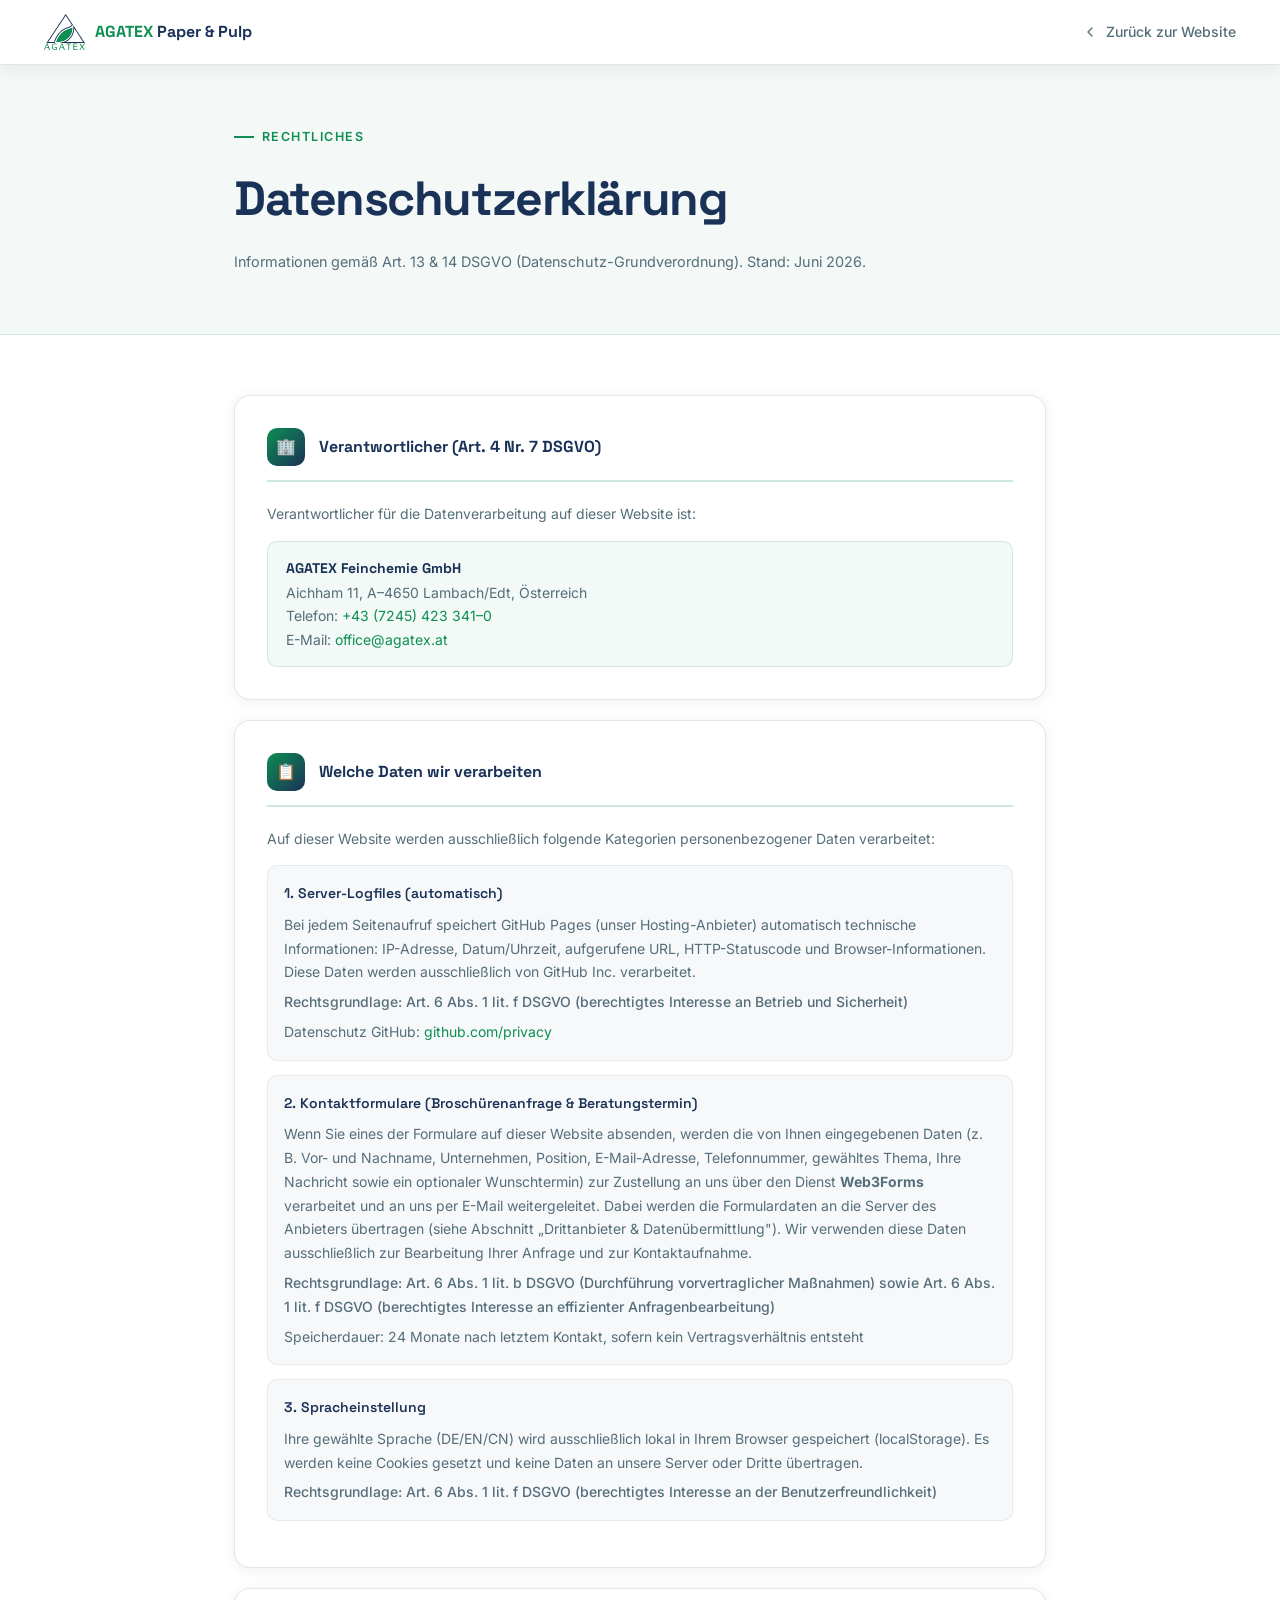
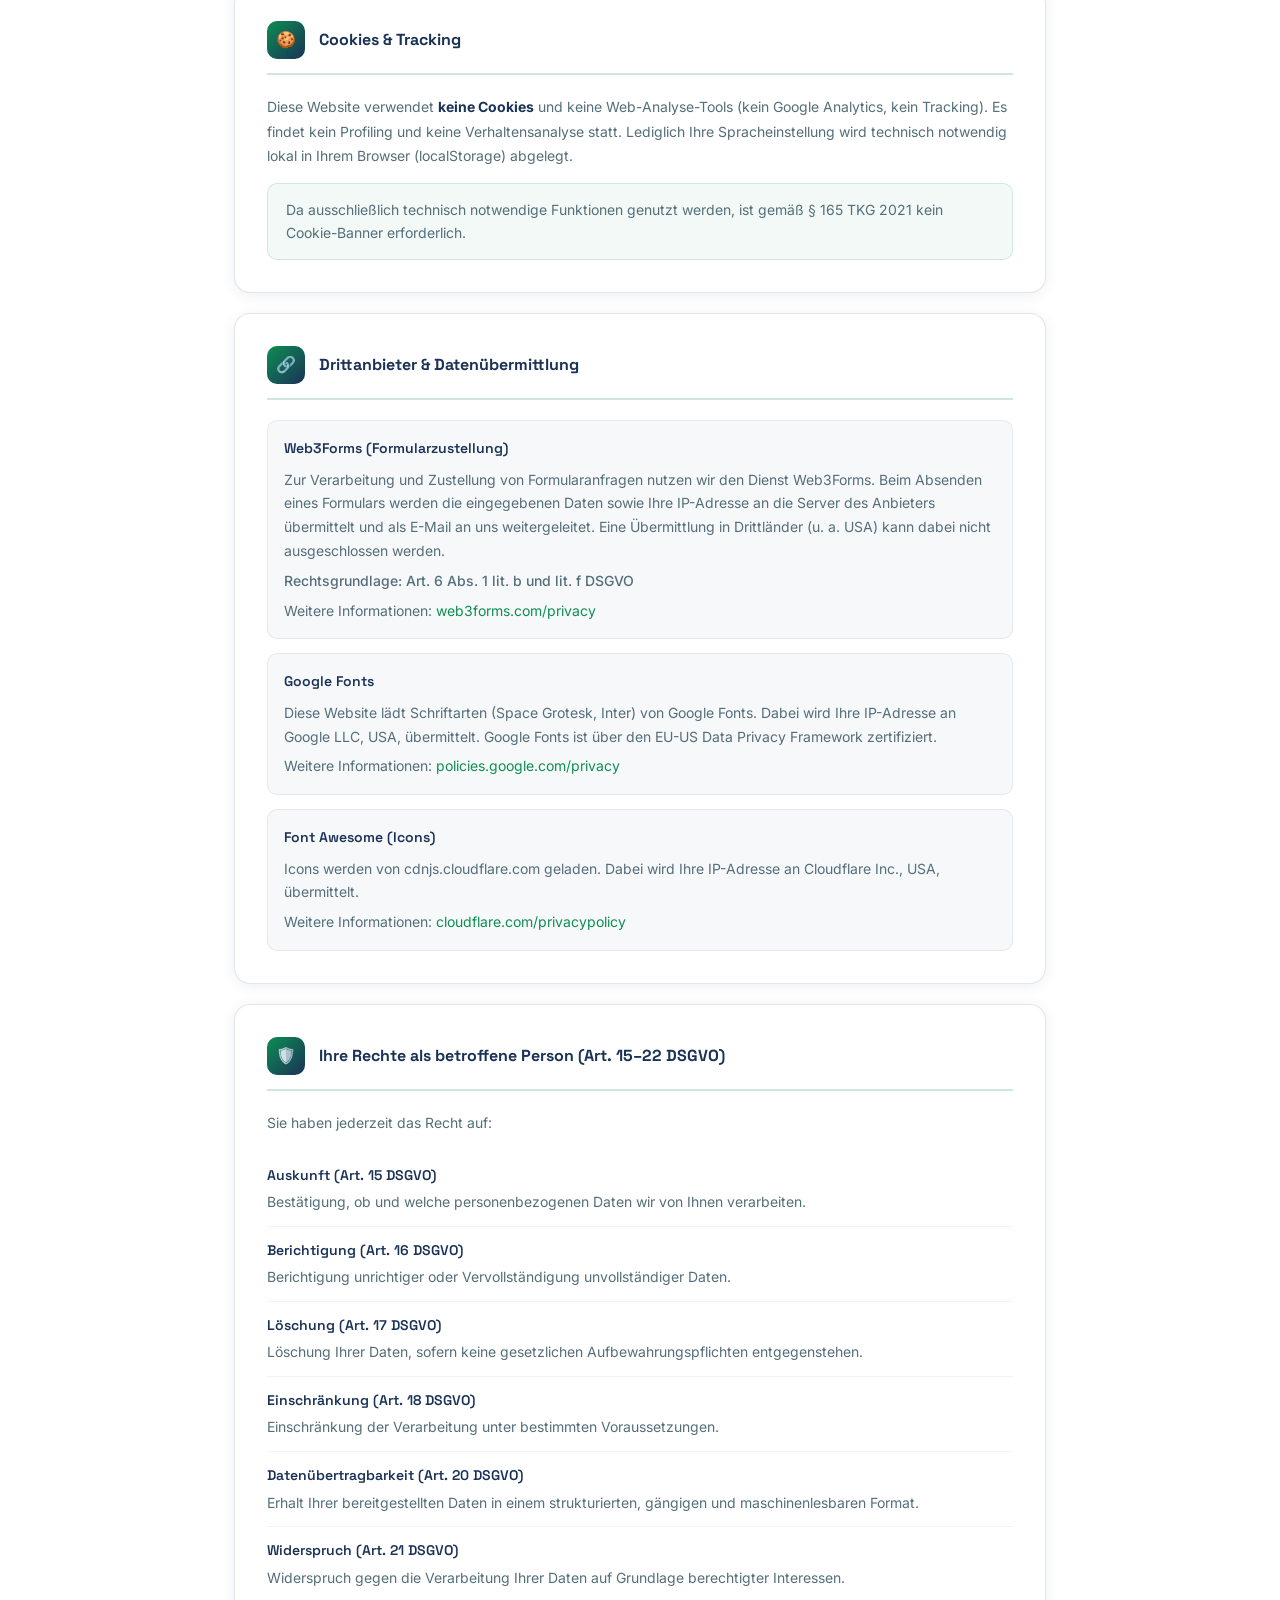
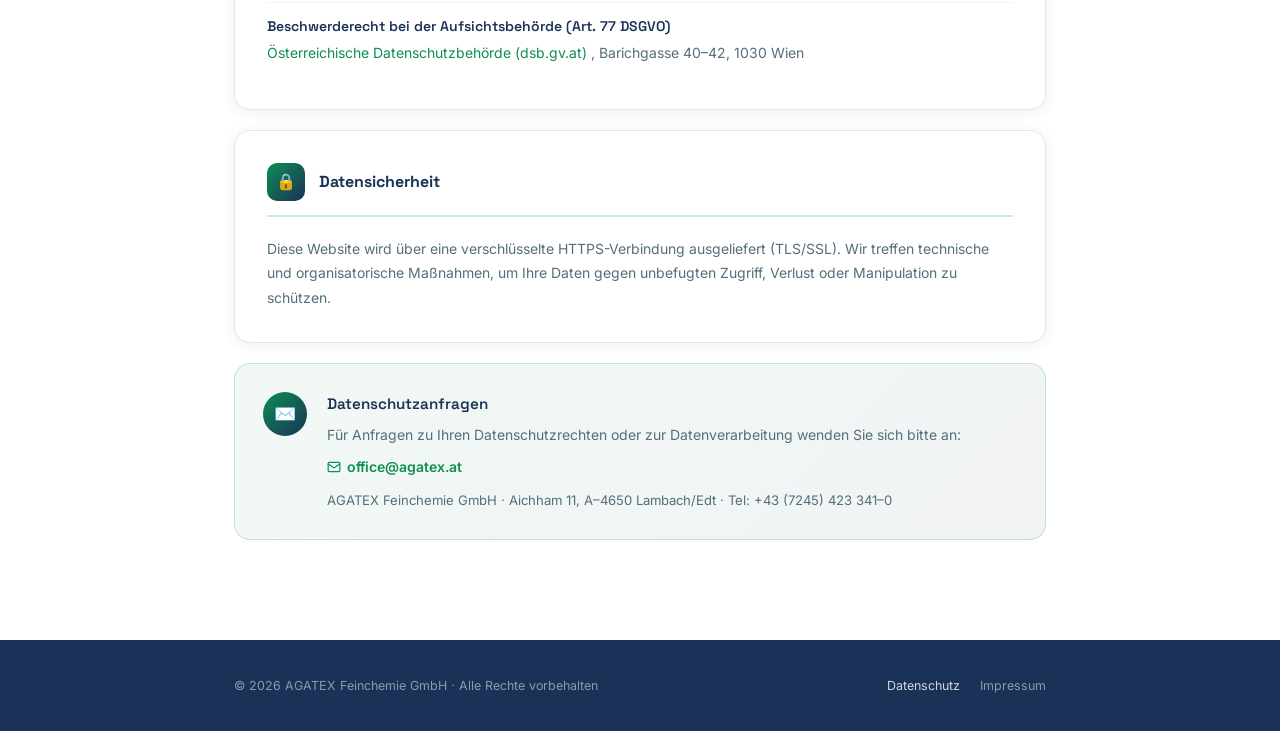
==== datenschutz.html @ c91e7777 "AGATEX Paper & Pulp: new trilingual SEO/AI site (design cloned from fiber site) Parallel focus site " ====
<!DOCTYPE html>
<html lang="de">
<head>
  <meta charset="UTF-8">
  <meta name="viewport" content="width=device-width, initial-scale=1.0">
  <title>Datenschutzerklärung – AGATEX Paper &amp; Pulp</title>
  <meta name="description" content="Datenschutzerklärung der AGATEX Feinchemie GmbH gemäß DSGVO.">
  <meta name="robots" content="noindex, follow">
  <link rel="icon" type="image/svg+xml" href="Logo_AGATEX.svg">
  <link rel="preconnect" href="https://fonts.googleapis.com">
  <link rel="preconnect" href="https://fonts.gstatic.com" crossorigin>
  <link href="https://fonts.googleapis.com/css2?family=Space+Grotesk:wght@700;800&family=Inter:wght@400;500;600&display=swap" rel="stylesheet">
  <style>
    *, *::before, *::after { box-sizing: border-box; margin: 0; padding: 0; }

    :root {
      --green:  #0D8E52;
      --blue:   #1A3257;
      --muted:  #546e7a;
      --bg2:    #f4f8f6;
      --border: rgba(26,50,87,0.12);
      --ease:   0.35s cubic-bezier(0.4,0,0.2,1);
    }

    html { scroll-behavior: smooth; }
    body { font-family: 'Inter', sans-serif; background: #fff; color: var(--blue); line-height: 1.6; }
    h1,h2,h3 { font-family: 'Space Grotesk', sans-serif; font-weight: 700; color: var(--blue); }
    a { text-decoration: none; color: inherit; }
    .container { max-width: 860px; margin: 0 auto; padding: 0 24px; }

    /* ── NAV ── */
    nav {
      position: fixed; top: 0; left: 0; right: 0; z-index: 1000;
      background: rgba(255,255,255,0.97); backdrop-filter: blur(20px);
      border-bottom: 1px solid var(--border); padding: 14px 0;
      box-shadow: 0 2px 20px rgba(26,50,87,0.08);
    }
    .nav-inner { display: flex; align-items: center; justify-content: space-between; max-width: 1240px; margin: 0 auto; padding: 0 24px; }
    .logo { display: flex; align-items: center; gap: 10px; }
    .logo img { height: 36px; width: auto; }
    .logo-text { font-family: 'Space Grotesk', sans-serif; font-weight: 700; font-size: 1rem; color: var(--blue); }
    .logo-text span { color: var(--green); }
    .nav-back {
      display: inline-flex; align-items: center; gap: 8px;
      font-size: .88rem; font-weight: 500; color: var(--muted);
      transition: color var(--ease);
    }
    .nav-back:hover { color: var(--blue); }
    .nav-back svg { transform: rotate(180deg); }

    /* ── PAGE HEADER ── */
    .page-header {
      padding: 120px 0 60px;
      background: var(--bg2);
      border-bottom: 1px solid rgba(13,142,82,0.15);
    }
    .sec-label {
      display: inline-flex; align-items: center; gap: 8px;
      font-size: .78rem; font-weight: 600; text-transform: uppercase;
      letter-spacing: .12em; color: var(--green); margin-bottom: 14px;
    }
    .sec-label::before { content: ''; display: block; width: 20px; height: 2px; background: var(--green); }

    /* ── CONTENT ── */
    .content { padding: 60px 0 100px; }
    .cards { display: flex; flex-direction: column; gap: 20px; }

    .card {
      background: #fff;
      border: 1px solid var(--border);
      border-radius: 16px; padding: 32px;
      box-shadow: 0 2px 14px rgba(26,50,87,0.08);
    }
    .card-header {
      display: flex; align-items: center; gap: 14px;
      padding-bottom: 14px; margin-bottom: 20px;
      border-bottom: 2px solid rgba(13,142,82,0.2);
    }
    .card-icon {
      width: 38px; height: 38px; border-radius: 10px;
      background: linear-gradient(135deg, var(--green), var(--blue));
      display: flex; align-items: center; justify-content: center;
      flex-shrink: 0; font-size: 16px;
    }
    .card-title {
      font-family: 'Space Grotesk', sans-serif;
      font-size: 1rem; font-weight: 700; color: var(--blue);
    }

    .prose p { font-size: .875rem; color: var(--muted); line-height: 1.75; }
    .prose p + p { margin-top: 12px; }

    .data-block {
      padding: 16px; margin: 14px 0;
      background: rgba(26,50,87,0.03);
      border: 1px solid rgba(26,50,87,0.08);
      border-radius: 10px;
    }
    .data-block-title { font-family: 'Space Grotesk', sans-serif; font-size: .875rem; font-weight: 600; color: var(--blue); margin-bottom: 8px; }
    .data-block p { font-size: .875rem; color: var(--muted); line-height: 1.7; margin-bottom: 6px; }
    .data-block p:last-child { margin-bottom: 0; }
    .data-basis { font-size: .8rem; color: var(--green); font-weight: 500; }
    .data-duration { font-size: .8rem; color: var(--muted); }

    .info-note {
      background: rgba(13,142,82,0.05);
      border: 1px solid rgba(13,142,82,0.15);
      border-radius: 10px; padding: 14px 18px;
      margin-top: 14px; font-size: .875rem; color: var(--muted); line-height: 1.7;
    }

    .right-item { padding: 12px 0; border-bottom: 1px solid rgba(26,50,87,0.06); }
    .right-item:last-child { border-bottom: none; }
    .right-title { font-family: 'Space Grotesk', sans-serif; font-size: .875rem; font-weight: 600; color: var(--blue); margin-bottom: 4px; }
    .right-desc { font-size: .875rem; color: var(--muted); line-height: 1.7; }

    .cta-box {
      background: linear-gradient(135deg, rgba(13,142,82,0.06), rgba(26,50,87,0.06));
      border: 1px solid rgba(13,142,82,0.2);
      border-radius: 16px; padding: 28px;
      display: flex; gap: 20px; align-items: flex-start;
    }
    .cta-icon {
      width: 44px; height: 44px; border-radius: 50%;
      background: linear-gradient(135deg, var(--green), var(--blue));
      display: flex; align-items: center; justify-content: center;
      flex-shrink: 0; font-size: 18px;
    }
    .cta-title { font-family: 'Space Grotesk', sans-serif; font-weight: 600; font-size: .95rem; color: var(--blue); margin-bottom: 6px; }
    .cta-text { font-size: .875rem; color: var(--muted); line-height: 1.65; margin-bottom: 10px; }
    .cta-link { display: inline-flex; align-items: center; gap: 6px; font-size: .875rem; font-weight: 600; color: var(--green); }
    .cta-addr { font-size: .82rem; color: var(--muted); margin-top: 8px; }

    /* ── FOOTER ── */
    footer { background: var(--blue); color: #fff; padding: 36px 0; }
    .footer-bottom {
      max-width: 860px; margin: 0 auto; padding: 0 24px;
      display: flex; justify-content: space-between; align-items: center;
      flex-wrap: wrap; gap: 14px;
      font-size: .78rem; color: rgba(255,255,255,.5);
    }
    .footer-links { display: flex; gap: 20px; }
    .footer-links a { color: rgba(255,255,255,.5); transition: color var(--ease); }
    .footer-links a:hover { color: rgba(255,255,255,.8); }
    .footer-links a.active { color: rgba(255,255,255,.8); }

    @media (max-width: 600px) {
      .card-header { flex-wrap: wrap; }
    }
  </style>
</head>
<body>

<!-- NAV -->
<nav>
  <div class="nav-inner">
    <a href="index.html" class="logo">
      <img src="Logo_AGATEX.svg" alt="AGATEX Paper &amp; Pulp">
      <span class="logo-text"><span>AGATEX</span> Paper &amp; Pulp</span>
    </a>
    <a href="index.html" class="nav-back">
      <svg width="16" height="16" viewBox="0 0 24 24" fill="none" stroke="currentColor" stroke-width="2" stroke-linecap="round" stroke-linejoin="round"><polyline points="9 18 15 12 9 6"/></svg>
      Zurück zur Website
    </a>
  </div>
</nav>

<!-- PAGE HEADER -->
<div class="page-header">
  <div class="container">
    <div class="sec-label">Rechtliches</div>
    <h1 style="font-size: clamp(2rem,4vw,3rem); font-weight: 800; letter-spacing: -.03em; margin-bottom: 12px;">Datenschutzerklärung</h1>
    <p style="font-size: .9rem; color: var(--muted); line-height: 1.7;">
      Informationen gemäß Art. 13 &amp; 14 DSGVO (Datenschutz-Grundverordnung). Stand: Juni 2026.
    </p>
  </div>
</div>

<!-- CONTENT -->
<main class="content">
  <div class="container">
    <div class="cards">

      <!-- Verantwortlicher -->
      <div class="card">
        <div class="card-header">
          <div class="card-icon">🏢</div>
          <div class="card-title">Verantwortlicher (Art. 4 Nr. 7 DSGVO)</div>
        </div>
        <p class="prose" style="font-size:.875rem; color:var(--muted); line-height:1.75; margin-bottom:14px;">Verantwortlicher für die Datenverarbeitung auf dieser Website ist:</p>
        <div class="info-note">
          <strong style="color:var(--blue); font-family:'Space Grotesk',sans-serif;">AGATEX Feinchemie GmbH</strong><br>
          Aichham 11, A–4650 Lambach/Edt, Österreich<br>
          Telefon: <a href="tel:+43724542334100" style="color:var(--green);">+43 (7245) 423 341–0</a><br>
          E-Mail: <a href="mailto:office@agatex.at" style="color:var(--green);">office@agatex.at</a>
        </div>
      </div>

      <!-- Welche Daten -->
      <div class="card">
        <div class="card-header">
          <div class="card-icon">📋</div>
          <div class="card-title">Welche Daten wir verarbeiten</div>
        </div>
        <p style="font-size:.875rem; color:var(--muted); line-height:1.75; margin-bottom:14px;">
          Auf dieser Website werden ausschließlich folgende Kategorien personenbezogener Daten verarbeitet:
        </p>

        <div class="data-block">
          <div class="data-block-title">1. Server-Logfiles (automatisch)</div>
          <p>Bei jedem Seitenaufruf speichert GitHub Pages (unser Hosting-Anbieter) automatisch technische Informationen: IP-Adresse, Datum/Uhrzeit, aufgerufene URL, HTTP-Statuscode und Browser-Informationen. Diese Daten werden ausschließlich von GitHub Inc. verarbeitet.</p>
          <p class="data-basis">Rechtsgrundlage: Art. 6 Abs. 1 lit. f DSGVO (berechtigtes Interesse an Betrieb und Sicherheit)</p>
          <p class="data-duration">Datenschutz GitHub: <a href="https://docs.github.com/en/site-policy/privacy-policies/github-general-privacy-statement" target="_blank" rel="noopener" style="color:var(--green);">github.com/privacy</a></p>
        </div>

        <div class="data-block">
          <div class="data-block-title">2. Kontaktformulare (Broschürenanfrage &amp; Beratungstermin)</div>
          <p>Wenn Sie eines der Formulare auf dieser Website absenden, werden die von Ihnen eingegebenen Daten (z. B. Vor- und Nachname, Unternehmen, Position, E-Mail-Adresse, Telefonnummer, gewähltes Thema, Ihre Nachricht sowie ein optionaler Wunschtermin) zur Zustellung an uns über den Dienst <strong>Web3Forms</strong> verarbeitet und an uns per E-Mail weitergeleitet. Dabei werden die Formulardaten an die Server des Anbieters übertragen (siehe Abschnitt „Drittanbieter &amp; Datenübermittlung"). Wir verwenden diese Daten ausschließlich zur Bearbeitung Ihrer Anfrage und zur Kontaktaufnahme.</p>
          <p class="data-basis">Rechtsgrundlage: Art. 6 Abs. 1 lit. b DSGVO (Durchführung vorvertraglicher Maßnahmen) sowie Art. 6 Abs. 1 lit. f DSGVO (berechtigtes Interesse an effizienter Anfragenbearbeitung)</p>
          <p class="data-duration">Speicherdauer: 24 Monate nach letztem Kontakt, sofern kein Vertragsverhältnis entsteht</p>
        </div>

        <div class="data-block">
          <div class="data-block-title">3. Spracheinstellung</div>
          <p>Ihre gewählte Sprache (DE/EN/CN) wird ausschließlich lokal in Ihrem Browser gespeichert (localStorage). Es werden keine Cookies gesetzt und keine Daten an unsere Server oder Dritte übertragen.</p>
          <p class="data-basis">Rechtsgrundlage: Art. 6 Abs. 1 lit. f DSGVO (berechtigtes Interesse an der Benutzerfreundlichkeit)</p>
        </div>
      </div>

      <!-- Cookies -->
      <div class="card">
        <div class="card-header">
          <div class="card-icon">🍪</div>
          <div class="card-title">Cookies &amp; Tracking</div>
        </div>
        <p style="font-size:.875rem; color:var(--muted); line-height:1.75;">
          Diese Website verwendet <strong style="color:var(--blue);">keine Cookies</strong> und keine Web-Analyse-Tools (kein Google Analytics, kein Tracking). Es findet kein Profiling und keine Verhaltensanalyse statt. Lediglich Ihre Spracheinstellung wird technisch notwendig lokal in Ihrem Browser (localStorage) abgelegt.
        </p>
        <div class="info-note">
          Da ausschließlich technisch notwendige Funktionen genutzt werden, ist gemäß § 165 TKG 2021 kein Cookie-Banner erforderlich.
        </div>
      </div>

      <!-- Drittanbieter -->
      <div class="card">
        <div class="card-header">
          <div class="card-icon">🔗</div>
          <div class="card-title">Drittanbieter &amp; Datenübermittlung</div>
        </div>

        <div class="data-block">
          <div class="data-block-title">Web3Forms (Formularzustellung)</div>
          <p>Zur Verarbeitung und Zustellung von Formularanfragen nutzen wir den Dienst Web3Forms. Beim Absenden eines Formulars werden die eingegebenen Daten sowie Ihre IP-Adresse an die Server des Anbieters übermittelt und als E-Mail an uns weitergeleitet. Eine Übermittlung in Drittländer (u. a. USA) kann dabei nicht ausgeschlossen werden.</p>
          <p class="data-basis">Rechtsgrundlage: Art. 6 Abs. 1 lit. b und lit. f DSGVO</p>
          <p class="data-duration">Weitere Informationen: <a href="https://web3forms.com/privacy" target="_blank" rel="noopener" style="color:var(--green);">web3forms.com/privacy</a></p>
        </div>

        <div class="data-block">
          <div class="data-block-title">Google Fonts</div>
          <p>Diese Website lädt Schriftarten (Space Grotesk, Inter) von Google Fonts. Dabei wird Ihre IP-Adresse an Google LLC, USA, übermittelt. Google Fonts ist über den EU-US Data Privacy Framework zertifiziert.</p>
          <p class="data-duration">Weitere Informationen: <a href="https://policies.google.com/privacy" target="_blank" rel="noopener" style="color:var(--green);">policies.google.com/privacy</a></p>
        </div>

        <div class="data-block" style="margin-bottom:0;">
          <div class="data-block-title">Font Awesome (Icons)</div>
          <p>Icons werden von cdnjs.cloudflare.com geladen. Dabei wird Ihre IP-Adresse an Cloudflare Inc., USA, übermittelt.</p>
          <p class="data-duration">Weitere Informationen: <a href="https://www.cloudflare.com/privacypolicy/" target="_blank" rel="noopener" style="color:var(--green);">cloudflare.com/privacypolicy</a></p>
        </div>
      </div>

      <!-- Ihre Rechte -->
      <div class="card">
        <div class="card-header">
          <div class="card-icon">🛡️</div>
          <div class="card-title">Ihre Rechte als betroffene Person (Art. 15–22 DSGVO)</div>
        </div>
        <p style="font-size:.875rem; color:var(--muted); line-height:1.75; margin-bottom:16px;">Sie haben jederzeit das Recht auf:</p>

        <div class="right-item">
          <div class="right-title">Auskunft (Art. 15 DSGVO)</div>
          <div class="right-desc">Bestätigung, ob und welche personenbezogenen Daten wir von Ihnen verarbeiten.</div>
        </div>
        <div class="right-item">
          <div class="right-title">Berichtigung (Art. 16 DSGVO)</div>
          <div class="right-desc">Berichtigung unrichtiger oder Vervollständigung unvollständiger Daten.</div>
        </div>
        <div class="right-item">
          <div class="right-title">Löschung (Art. 17 DSGVO)</div>
          <div class="right-desc">Löschung Ihrer Daten, sofern keine gesetzlichen Aufbewahrungspflichten entgegenstehen.</div>
        </div>
        <div class="right-item">
          <div class="right-title">Einschränkung (Art. 18 DSGVO)</div>
          <div class="right-desc">Einschränkung der Verarbeitung unter bestimmten Voraussetzungen.</div>
        </div>
        <div class="right-item">
          <div class="right-title">Datenübertragbarkeit (Art. 20 DSGVO)</div>
          <div class="right-desc">Erhalt Ihrer bereitgestellten Daten in einem strukturierten, gängigen und maschinenlesbaren Format.</div>
        </div>
        <div class="right-item">
          <div class="right-title">Widerspruch (Art. 21 DSGVO)</div>
          <div class="right-desc">Widerspruch gegen die Verarbeitung Ihrer Daten auf Grundlage berechtigter Interessen.</div>
        </div>
        <div class="right-item">
          <div class="right-title">Beschwerderecht bei der Aufsichtsbehörde (Art. 77 DSGVO)</div>
          <div class="right-desc">
            <a href="https://www.dsb.gv.at" target="_blank" rel="noopener" style="color:var(--green);">Österreichische Datenschutzbehörde (dsb.gv.at)</a>
            , Barichgasse 40–42, 1030 Wien
          </div>
        </div>
      </div>

      <!-- Datensicherheit -->
      <div class="card prose">
        <div class="card-header">
          <div class="card-icon">🔒</div>
          <div class="card-title">Datensicherheit</div>
        </div>
        <p>Diese Website wird über eine verschlüsselte HTTPS-Verbindung ausgeliefert (TLS/SSL). Wir treffen technische und organisatorische Maßnahmen, um Ihre Daten gegen unbefugten Zugriff, Verlust oder Manipulation zu schützen.</p>
      </div>

      <!-- Kontakt -->
      <div class="cta-box">
        <div class="cta-icon">✉️</div>
        <div>
          <div class="cta-title">Datenschutzanfragen</div>
          <p class="cta-text">Für Anfragen zu Ihren Datenschutzrechten oder zur Datenverarbeitung wenden Sie sich bitte an:</p>
          <a href="mailto:office@agatex.at" class="cta-link">
            <svg width="14" height="14" viewBox="0 0 24 24" fill="none" stroke="currentColor" stroke-width="2" stroke-linecap="round" stroke-linejoin="round"><rect width="20" height="16" x="2" y="4" rx="2"/><path d="m22 7-8.97 5.7a1.94 1.94 0 0 1-2.06 0L2 7"/></svg>
            office@agatex.at
          </a>
          <p class="cta-addr">AGATEX Feinchemie GmbH · Aichham 11, A–4650 Lambach/Edt · Tel: +43 (7245) 423 341–0</p>
        </div>
      </div>

    </div>
  </div>
</main>

<!-- FOOTER -->
<footer>
  <div class="footer-bottom">
    <p>© 2026 AGATEX Feinchemie GmbH · Alle Rechte vorbehalten</p>
    <div class="footer-links">
      <a href="datenschutz.html" class="active">Datenschutz</a>
      <a href="impressum.html">Impressum</a>
    </div>
  </div>
</footer>

</body>
</html>
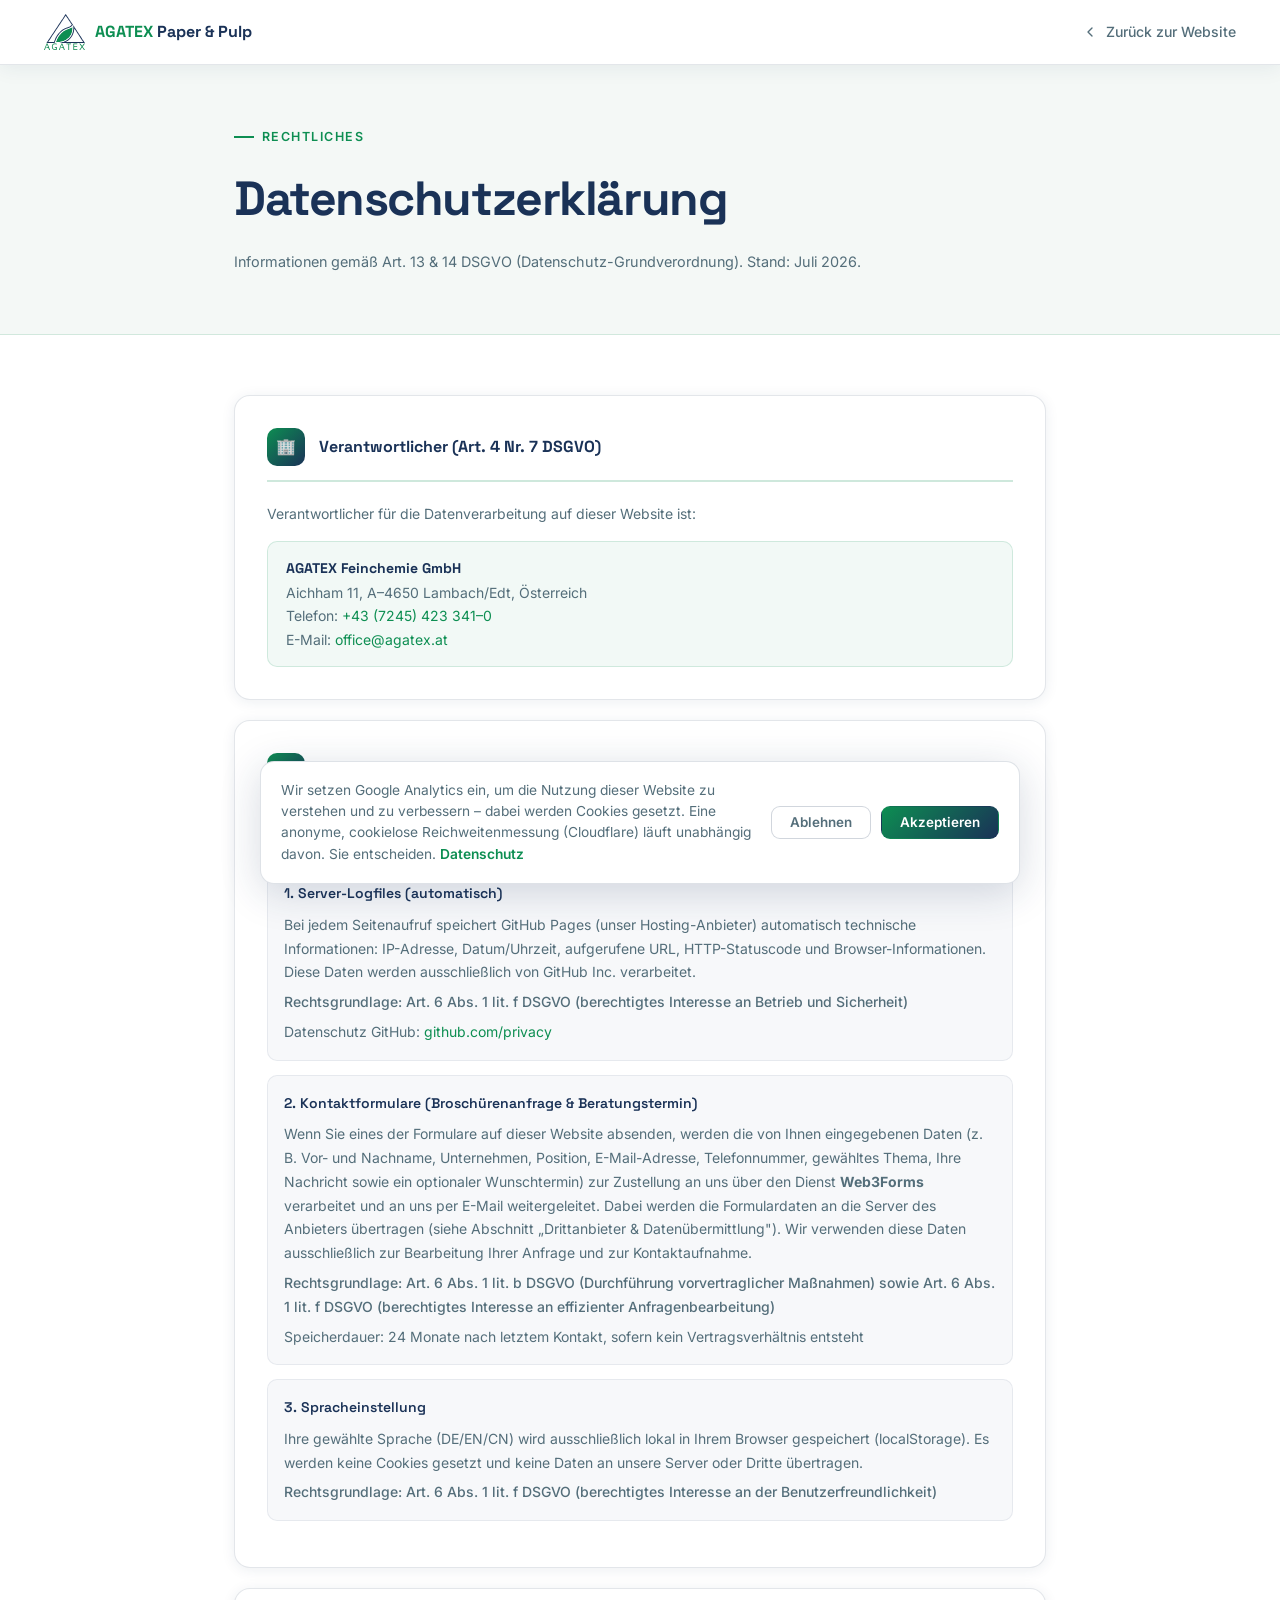
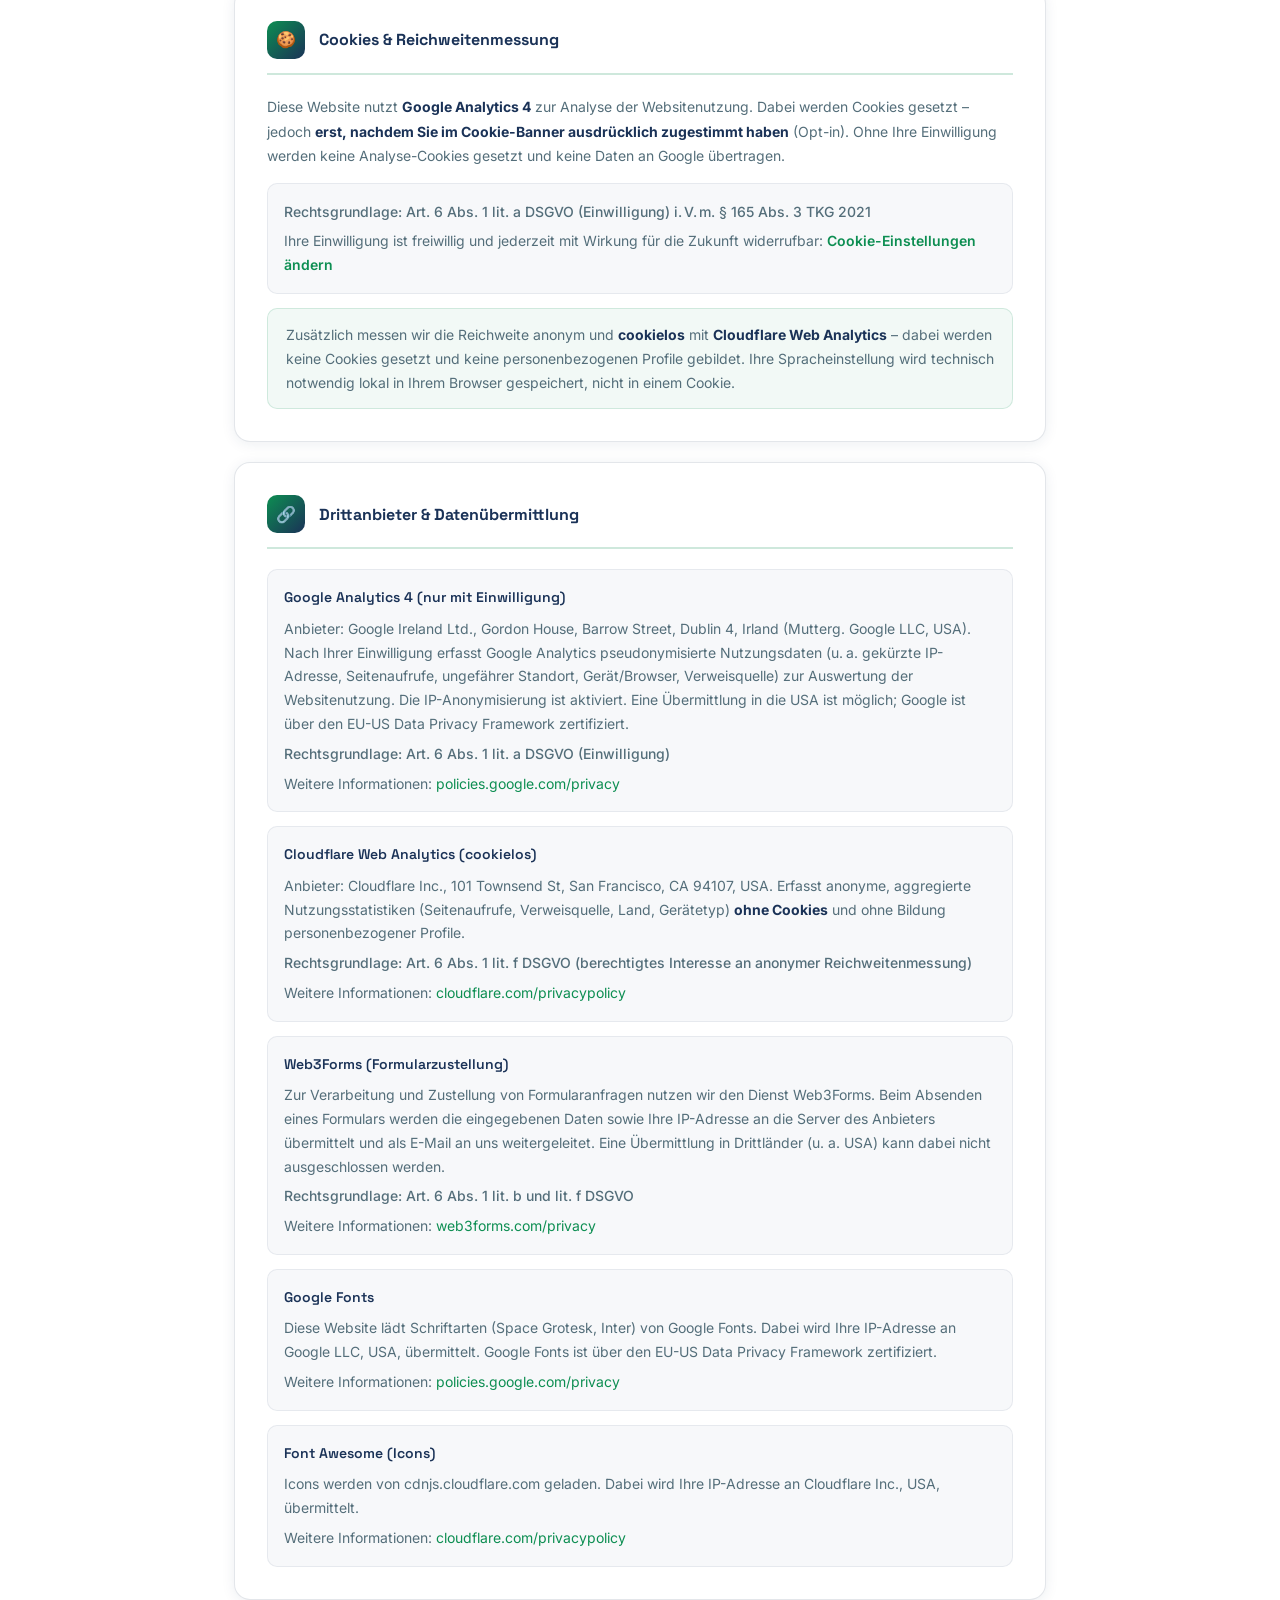
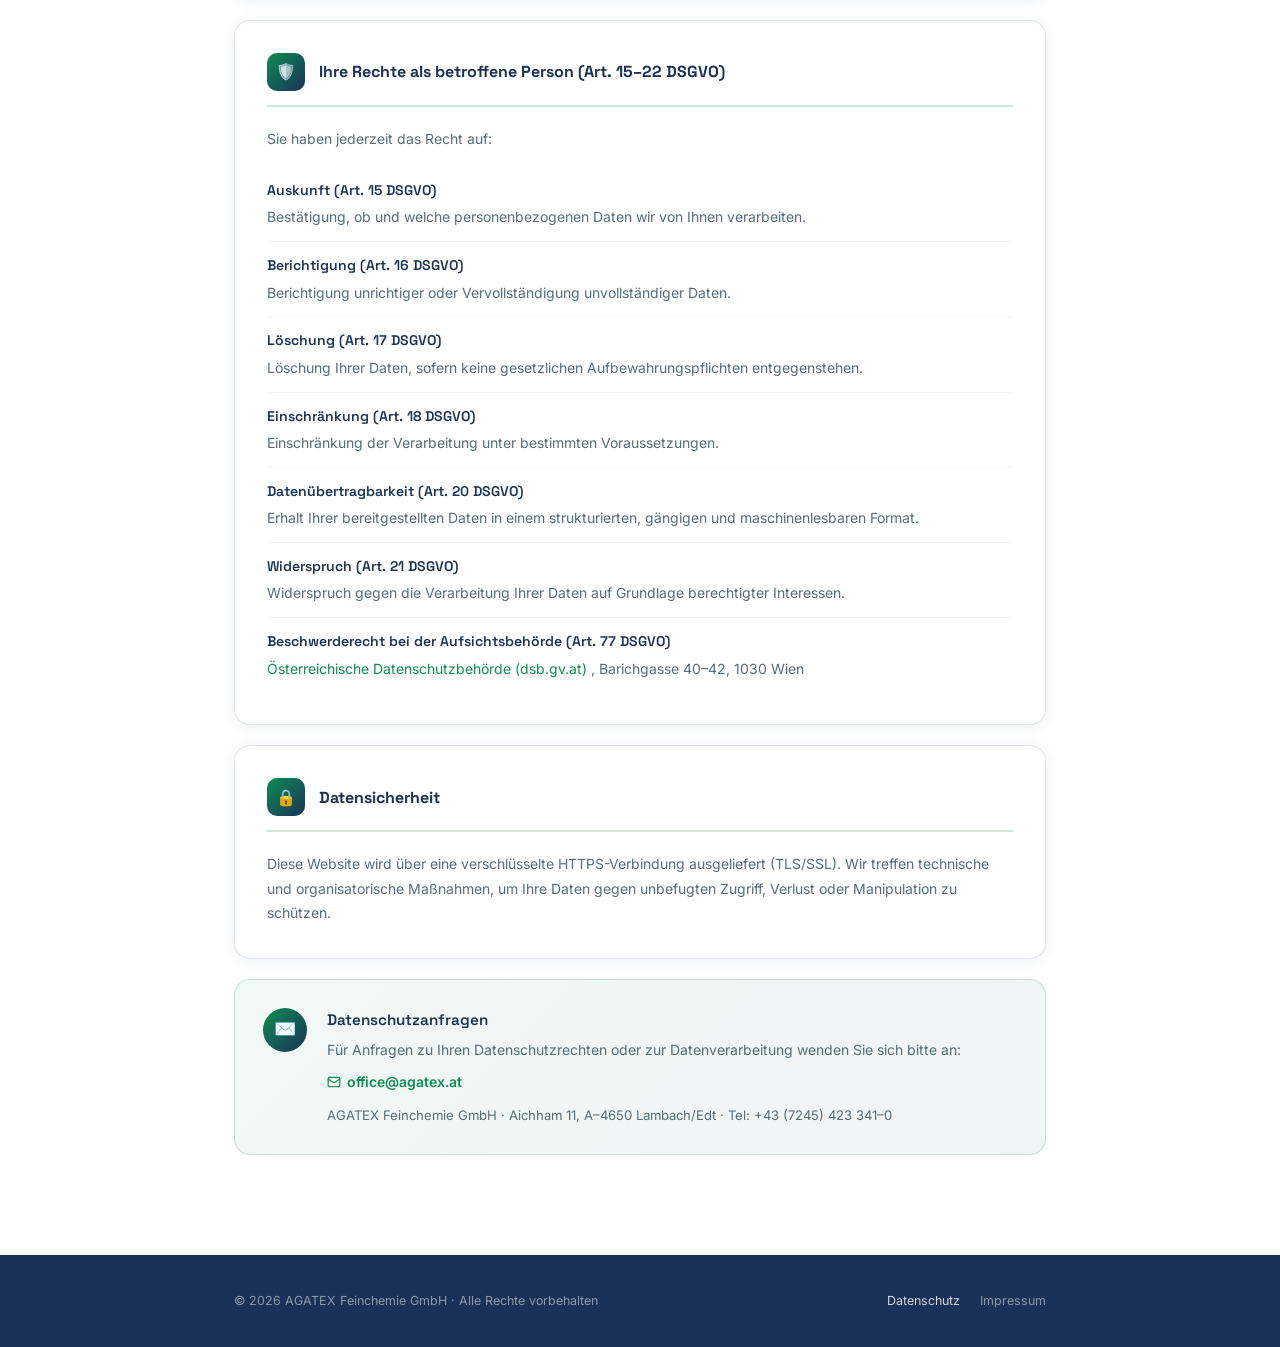
==== commit cffe4cf6: "Add web analytics: GA4 (consent-gated) + Cloudflare Web Analytics - analytics.js: Google Consent Mod" ====
--- a/datenschutz.html
+++ b/datenschutz.html
@@ -6,7 +6,10 @@
   <title>Datenschutzerklärung – AGATEX Paper &amp; Pulp</title>
   <meta name="description" content="Datenschutzerklärung der AGATEX Feinchemie GmbH gemäß DSGVO.">
   <meta name="robots" content="noindex, follow">
-  <link rel="icon" type="image/svg+xml" href="Logo_AGATEX.svg">
+  <link rel="icon" href="/favicon.ico" sizes="any">
+  <link rel="icon" type="image/svg+xml" href="/favicon.svg">
+  <link rel="apple-touch-icon" href="/apple-touch-icon.png">
+  <link rel="manifest" href="/site.webmanifest">
   <link rel="preconnect" href="https://fonts.googleapis.com">
   <link rel="preconnect" href="https://fonts.gstatic.com" crossorigin>
   <link href="https://fonts.googleapis.com/css2?family=Space+Grotesk:wght@700;800&family=Inter:wght@400;500;600&display=swap" rel="stylesheet">
@@ -148,6 +151,7 @@
       .card-header { flex-wrap: wrap; }
     }
   </style>
+  <script defer src="analytics.js"></script>
 </head>
 <body>
 
@@ -171,7 +175,7 @@
     <div class="sec-label">Rechtliches</div>
     <h1 style="font-size: clamp(2rem,4vw,3rem); font-weight: 800; letter-spacing: -.03em; margin-bottom: 12px;">Datenschutzerklärung</h1>
     <p style="font-size: .9rem; color: var(--muted); line-height: 1.7;">
-      Informationen gemäß Art. 13 &amp; 14 DSGVO (Datenschutz-Grundverordnung). Stand: Juni 2026.
+      Informationen gemäß Art. 13 &amp; 14 DSGVO (Datenschutz-Grundverordnung). Stand: Juli 2026.
     </p>
   </div>
 </div>
@@ -231,13 +235,17 @@
       <div class="card">
         <div class="card-header">
           <div class="card-icon">🍪</div>
-          <div class="card-title">Cookies &amp; Tracking</div>
+          <div class="card-title">Cookies &amp; Reichweitenmessung</div>
         </div>
         <p style="font-size:.875rem; color:var(--muted); line-height:1.75;">
-          Diese Website verwendet <strong style="color:var(--blue);">keine Cookies</strong> und keine Web-Analyse-Tools (kein Google Analytics, kein Tracking). Es findet kein Profiling und keine Verhaltensanalyse statt. Lediglich Ihre Spracheinstellung wird technisch notwendig lokal in Ihrem Browser (localStorage) abgelegt.
+          Diese Website nutzt <strong style="color:var(--blue);">Google Analytics 4</strong> zur Analyse der Websitenutzung. Dabei werden Cookies gesetzt – jedoch <strong style="color:var(--blue);">erst, nachdem Sie im Cookie-Banner ausdrücklich zugestimmt haben</strong> (Opt-in). Ohne Ihre Einwilligung werden keine Analyse-Cookies gesetzt und keine Daten an Google übertragen.
         </p>
+        <div class="data-block" style="margin-top:14px;">
+          <p class="data-basis">Rechtsgrundlage: Art. 6 Abs. 1 lit. a DSGVO (Einwilligung) i. V. m. § 165 Abs. 3 TKG 2021</p>
+          <p class="data-duration">Ihre Einwilligung ist freiwillig und jederzeit mit Wirkung für die Zukunft widerrufbar: <a href="#" onclick="if(window.agatexOpenConsent)agatexOpenConsent();return false;" style="color:var(--green);font-weight:600;">Cookie-Einstellungen ändern</a></p>
+        </div>
         <div class="info-note">
-          Da ausschließlich technisch notwendige Funktionen genutzt werden, ist gemäß § 165 TKG 2021 kein Cookie-Banner erforderlich.
+          Zusätzlich messen wir die Reichweite anonym und <strong style="color:var(--blue);">cookielos</strong> mit <strong style="color:var(--blue);">Cloudflare Web Analytics</strong> – dabei werden keine Cookies gesetzt und keine personenbezogenen Profile gebildet. Ihre Spracheinstellung wird technisch notwendig lokal in Ihrem Browser gespeichert, nicht in einem Cookie.
         </div>
       </div>
 
@@ -247,6 +255,20 @@
           <div class="card-icon">🔗</div>
           <div class="card-title">Drittanbieter &amp; Datenübermittlung</div>
         </div>
+        <div class="data-block">
+          <div class="data-block-title">Google Analytics 4 (nur mit Einwilligung)</div>
+          <p>Anbieter: Google Ireland Ltd., Gordon House, Barrow Street, Dublin 4, Irland (Mutterg. Google LLC, USA). Nach Ihrer Einwilligung erfasst Google Analytics pseudonymisierte Nutzungsdaten (u. a. gekürzte IP-Adresse, Seitenaufrufe, ungefährer Standort, Gerät/Browser, Verweisquelle) zur Auswertung der Websitenutzung. Die IP-Anonymisierung ist aktiviert. Eine Übermittlung in die USA ist möglich; Google ist über den EU-US Data Privacy Framework zertifiziert.</p>
+          <p class="data-basis">Rechtsgrundlage: Art. 6 Abs. 1 lit. a DSGVO (Einwilligung)</p>
+          <p class="data-duration">Weitere Informationen: <a href="https://policies.google.com/privacy" target="_blank" rel="noopener" style="color:var(--green);">policies.google.com/privacy</a></p>
+        </div>
+
+        <div class="data-block">
+          <div class="data-block-title">Cloudflare Web Analytics (cookielos)</div>
+          <p>Anbieter: Cloudflare Inc., 101 Townsend St, San Francisco, CA 94107, USA. Erfasst anonyme, aggregierte Nutzungsstatistiken (Seitenaufrufe, Verweisquelle, Land, Gerätetyp) <strong style="color:var(--blue);">ohne Cookies</strong> und ohne Bildung personenbezogener Profile.</p>
+          <p class="data-basis">Rechtsgrundlage: Art. 6 Abs. 1 lit. f DSGVO (berechtigtes Interesse an anonymer Reichweitenmessung)</p>
+          <p class="data-duration">Weitere Informationen: <a href="https://www.cloudflare.com/privacypolicy/" target="_blank" rel="noopener" style="color:var(--green);">cloudflare.com/privacypolicy</a></p>
+        </div>
+
 
         <div class="data-block">
           <div class="data-block-title">Web3Forms (Formularzustellung)</div>
